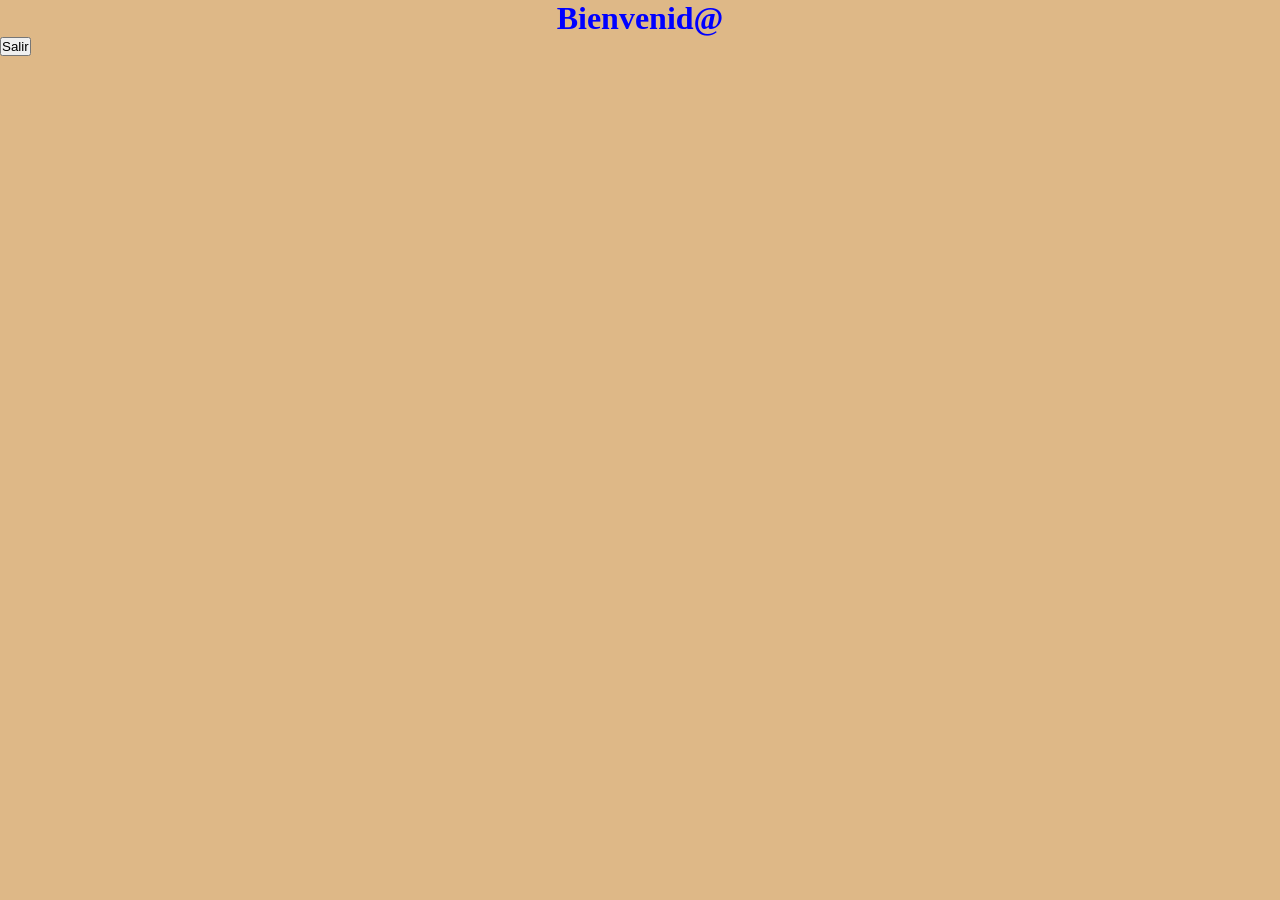
==== bienvenida.html @ d5665660 "crear archivo en javascript, clase integradora html y javascript" ====
<!DOCTYPE html>
<html lang="en">
<head>
    <meta charset="UTF-8">
    <meta name="viewport" content="width=device-width, initial-scale=1.0">
    <link rel="stylesheet" href="style.css">
    <title>Document</title>
</head>
<body>
    
    <h1>Bienvenid@</h1>

    <button>Salir</button>

    <script src="script.js"></script>
</body>
</html>
---- style.css ----
* {
    margin: 0;
    padding: 0;
    box-sizing: border-box;
}

body {
    background-color: burlywood;
}

h1 {
    display: flex;
    justify-content: center;
    align-items: center;
    color: blue;
}

form {
    background-color: chocolate;
    display: flex;
    flex-direction: column;
    justify-content: center;
    align-items: center;

}

#btn {
    width: 70px;
    height: 35px;
}
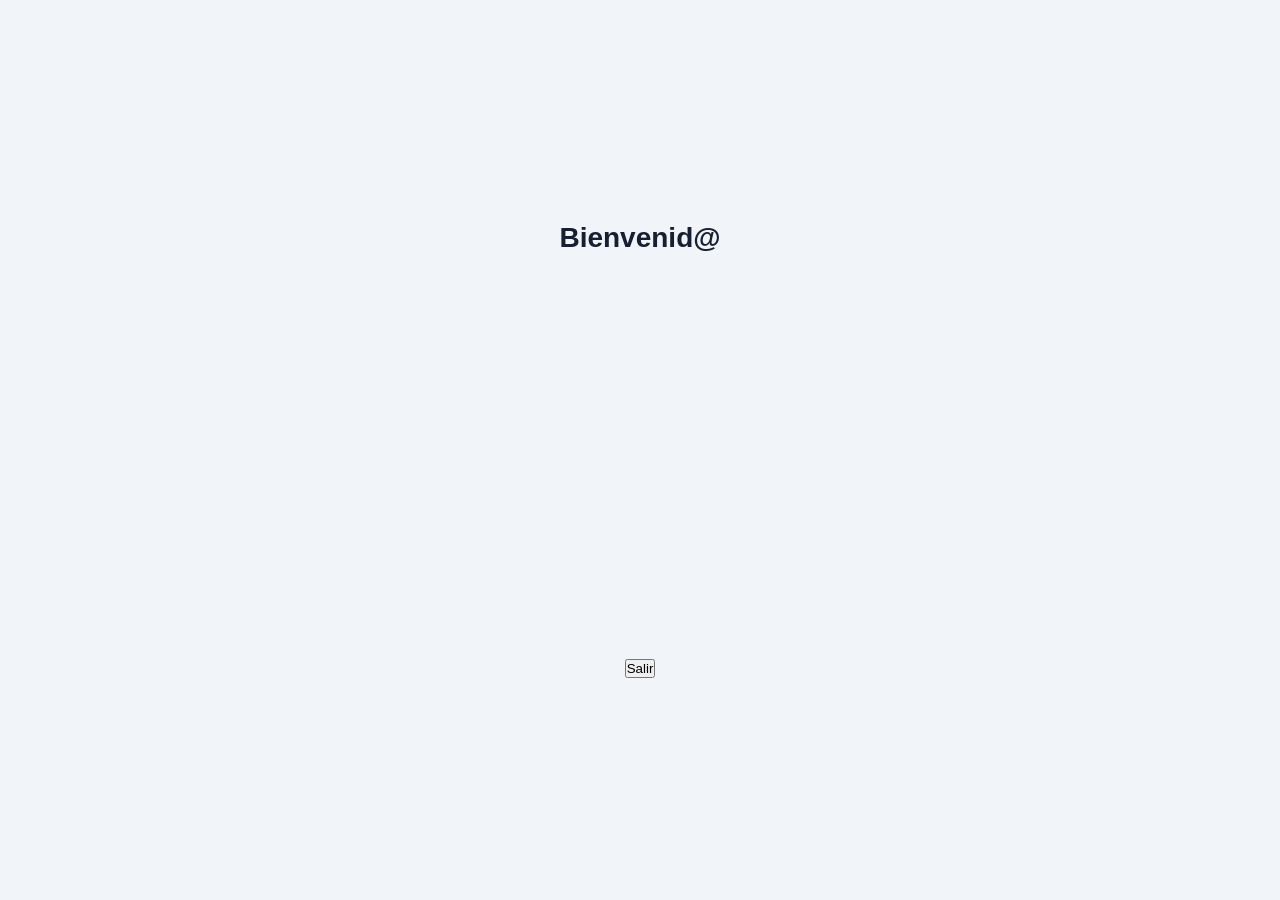
==== commit c9b3bdbc: "crea pagina de registro de email, con confirmacion de contraseña" ====
--- a/bienvenida.html
+++ b/bienvenida.html
@@ -1,10 +1,10 @@
 <!DOCTYPE html>
-<html lang="en">
+<html lang="es">
 <head>
     <meta charset="UTF-8">
     <meta name="viewport" content="width=device-width, initial-scale=1.0">
     <link rel="stylesheet" href="style.css">
-    <title>Document</title>
+    <title>Bienvenida</title>
 </head>
 <body>
     
--- a/style.css
+++ b/style.css
@@ -5,26 +5,86 @@
 }
 
 body {
-    background-color: burlywood;
+    min-height: 100vh;
+    display: grid;
+    place-items: center;
+    padding: 24px;
+    background: #f1f5f9;
+    color: #172033;
+    font-family: Arial, sans-serif;
+}
+
+.registro {
+    width: min(100%, 420px);
+    padding: 36px;
+    border: 1px solid #e2e8f0;
+    border-radius: 16px;
+    background: #fff;
+    box-shadow: 0 16px 40px rgb(15 23 42 / 10%);
 }
 
 h1 {
-    display: flex;
-    justify-content: center;
-    align-items: center;
-    color: blue;
+    margin-bottom: 8px;
+    font-size: 1.75rem;
+    text-align: center;
+}
+
+.descripcion {
+    margin-bottom: 28px;
+    color: #64748b;
+    text-align: center;
 }
 
 form {
-    background-color: chocolate;
     display: flex;
     flex-direction: column;
-    justify-content: center;
-    align-items: center;
+    gap: 18px;
+}
 
+label {
+    display: flex;
+    flex-direction: column;
+    gap: 8px;
+    font-size: 0.95rem;
+    font-weight: 600;
+}
+
+input {
+    width: 100%;
+    padding: 12px 14px;
+    border: 1px solid #cbd5e1;
+    border-radius: 8px;
+    font: inherit;
+}
+
+input:focus {
+    border-color: #2563eb;
+    outline: 3px solid rgb(37 99 235 / 15%);
 }
 
 #btn {
-    width: 70px;
-    height: 35px;
+    margin-top: 4px;
+    padding: 13px 16px;
+    border: 0;
+    border-radius: 8px;
+    background: #2563eb;
+    color: #fff;
+    cursor: pointer;
+    font: inherit;
+    font-weight: 700;
+}
+
+#btn:hover {
+    background: #1d4ed8;
+}
+
+#btn:focus-visible {
+    outline: 3px solid rgb(37 99 235 / 35%);
+    outline-offset: 3px;
+}
+
+@media (max-width: 480px) {
+    .registro {
+        padding: 28px 22px;
+    }
 }
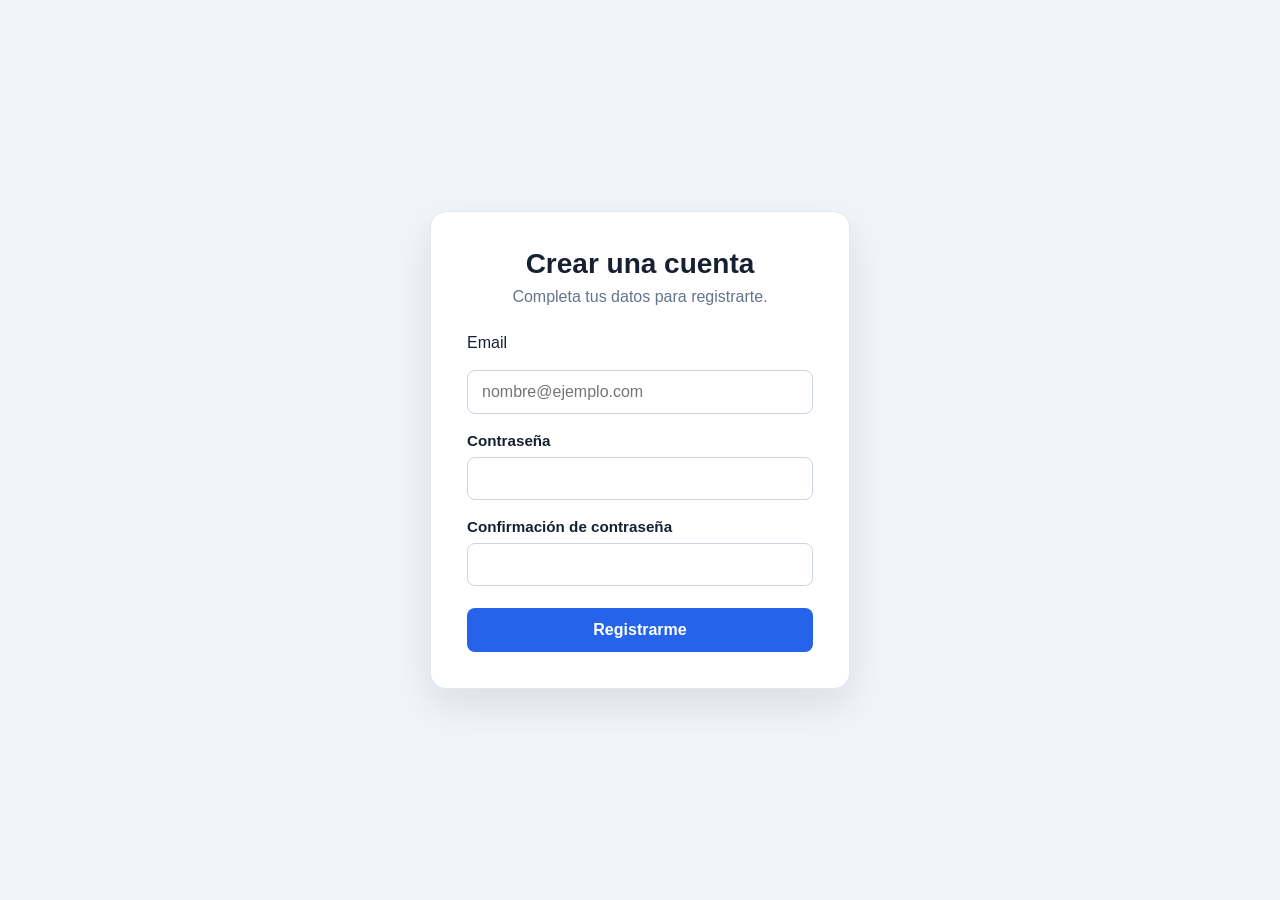
==== commit 4521b38d: "se crean funciones de registro de datos en el formulario y borrado de los mismos al final el registr" ====
--- a/bienvenida.html
+++ b/bienvenida.html
@@ -7,11 +7,29 @@
     <title>Bienvenida</title>
 </head>
 <body>
-    
+    <main class="registro2">
+
     <h1>Bienvenid@</h1>
 
-    <button>Salir</button>
+    <button type="submit" onclick="salir()">Salir</button>
 
-    <script src="script.js"></script>
+    </main>
+    <script>
+    const validacion = () => {
+        const usuarioRegistrado = localStorage.getItem("emailRegistrado");
+
+        if (usuarioRegistrado === null) {
+            alert("No hay ningún usuario registrado.");
+
+            window.location.href = "index.html";
+        } else {
+            document.getElementById("mensaje").textContent =
+                "¡Bienvenido/a, " + usuarioRegistrado + "!";
+        }
+    };
+
+    validacion();
+    </script>
+
 </body>
 </html>
